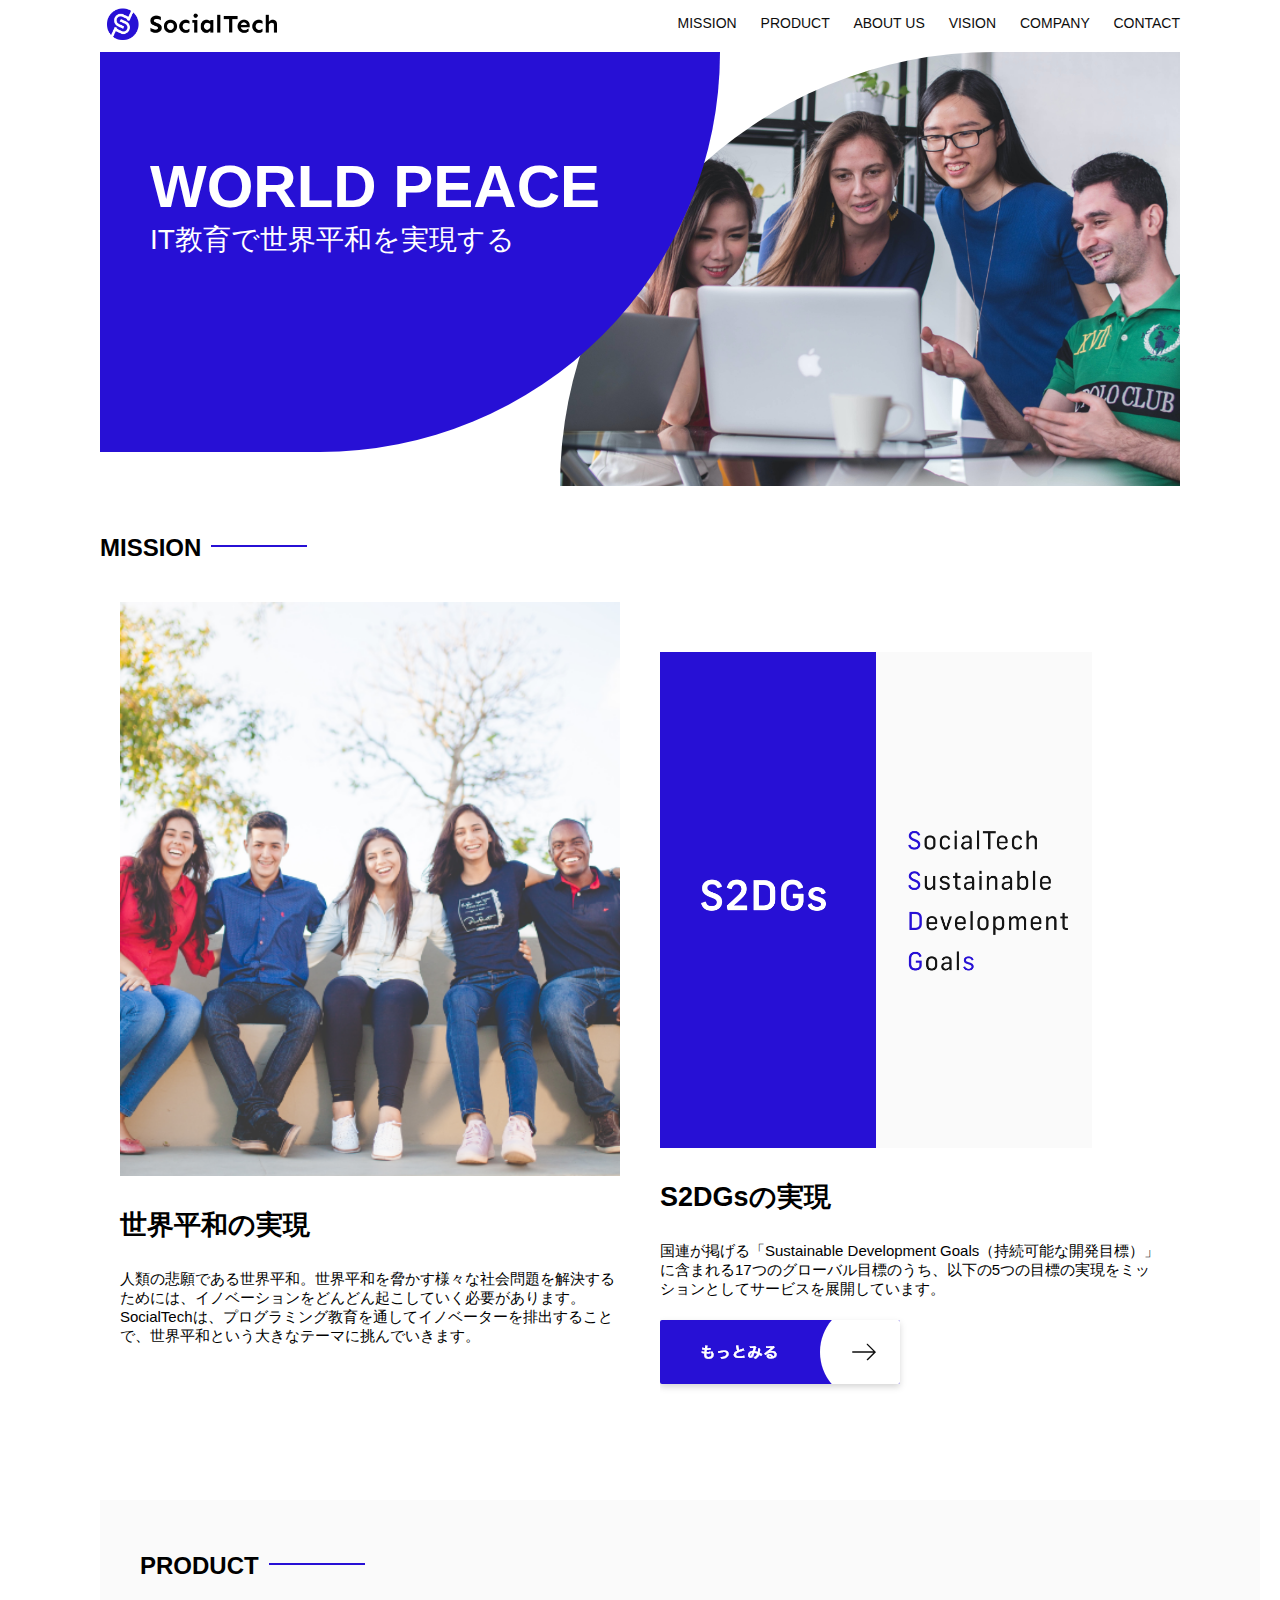
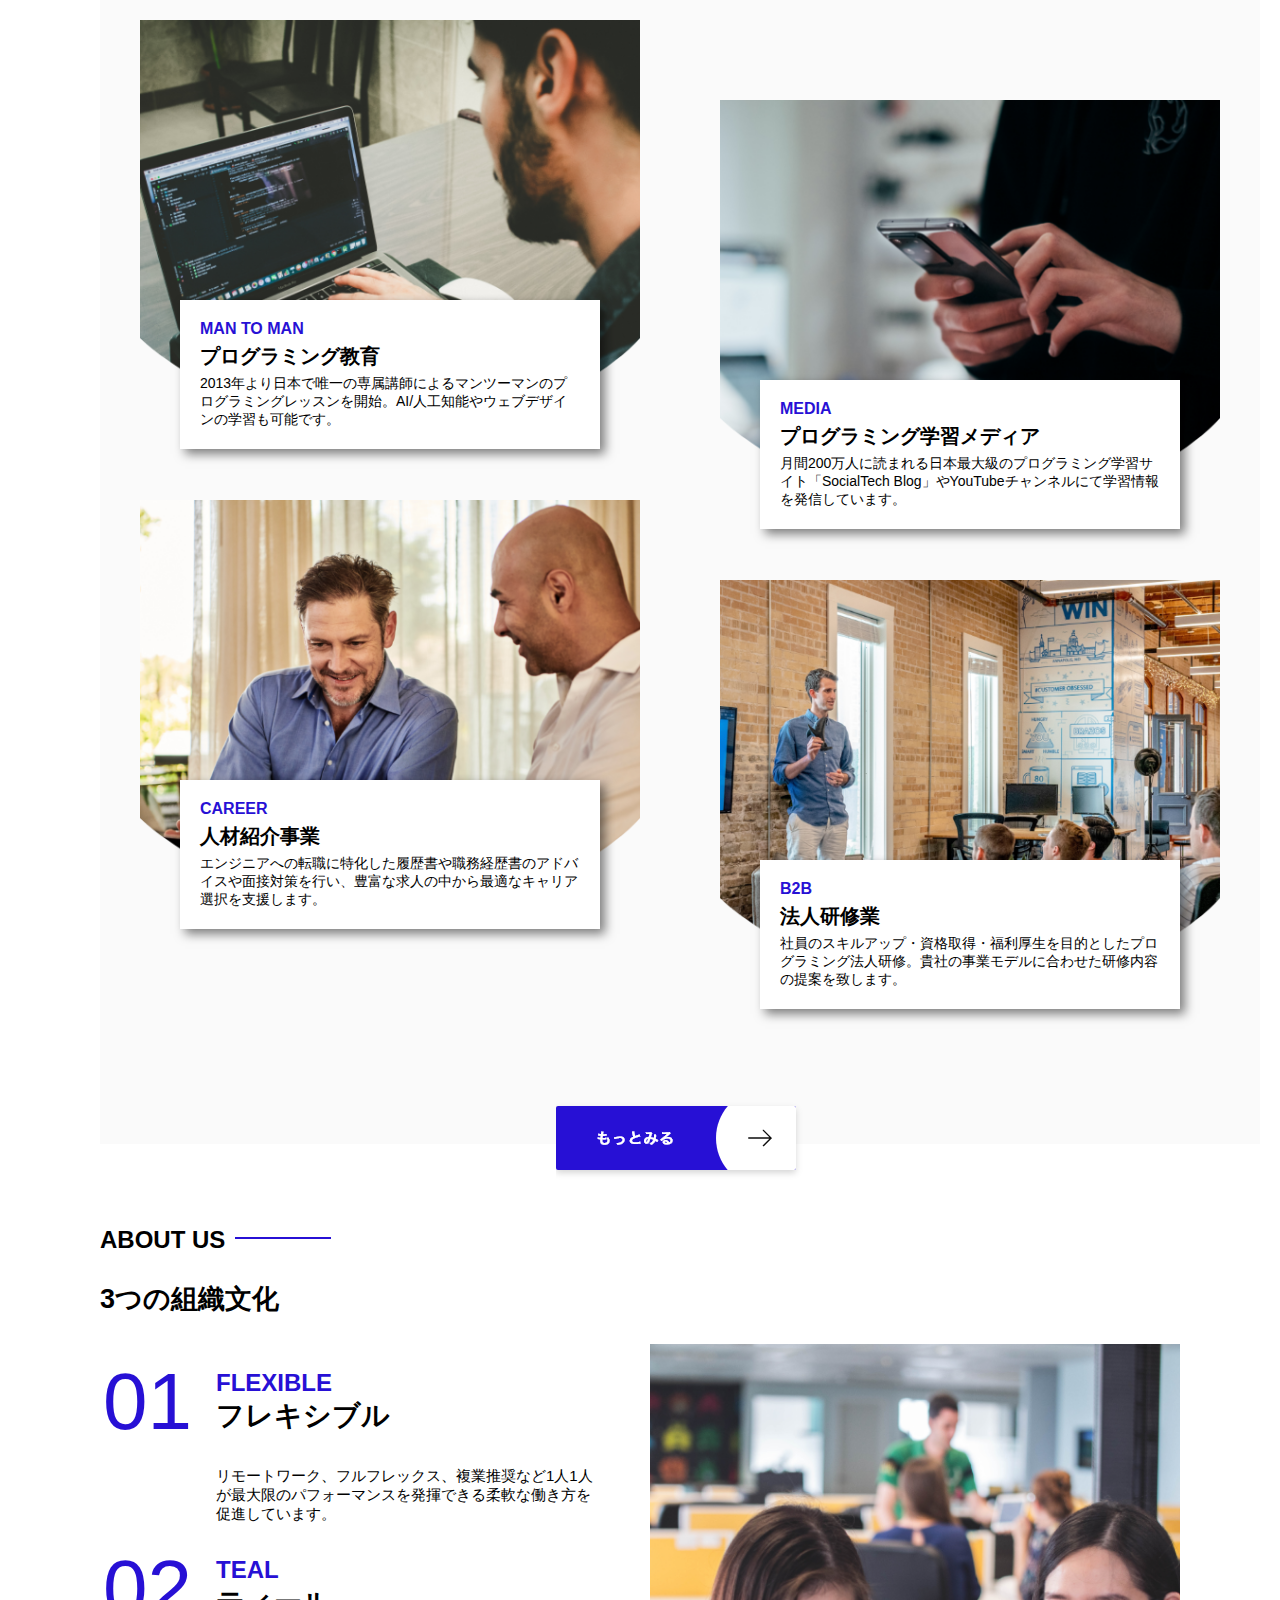
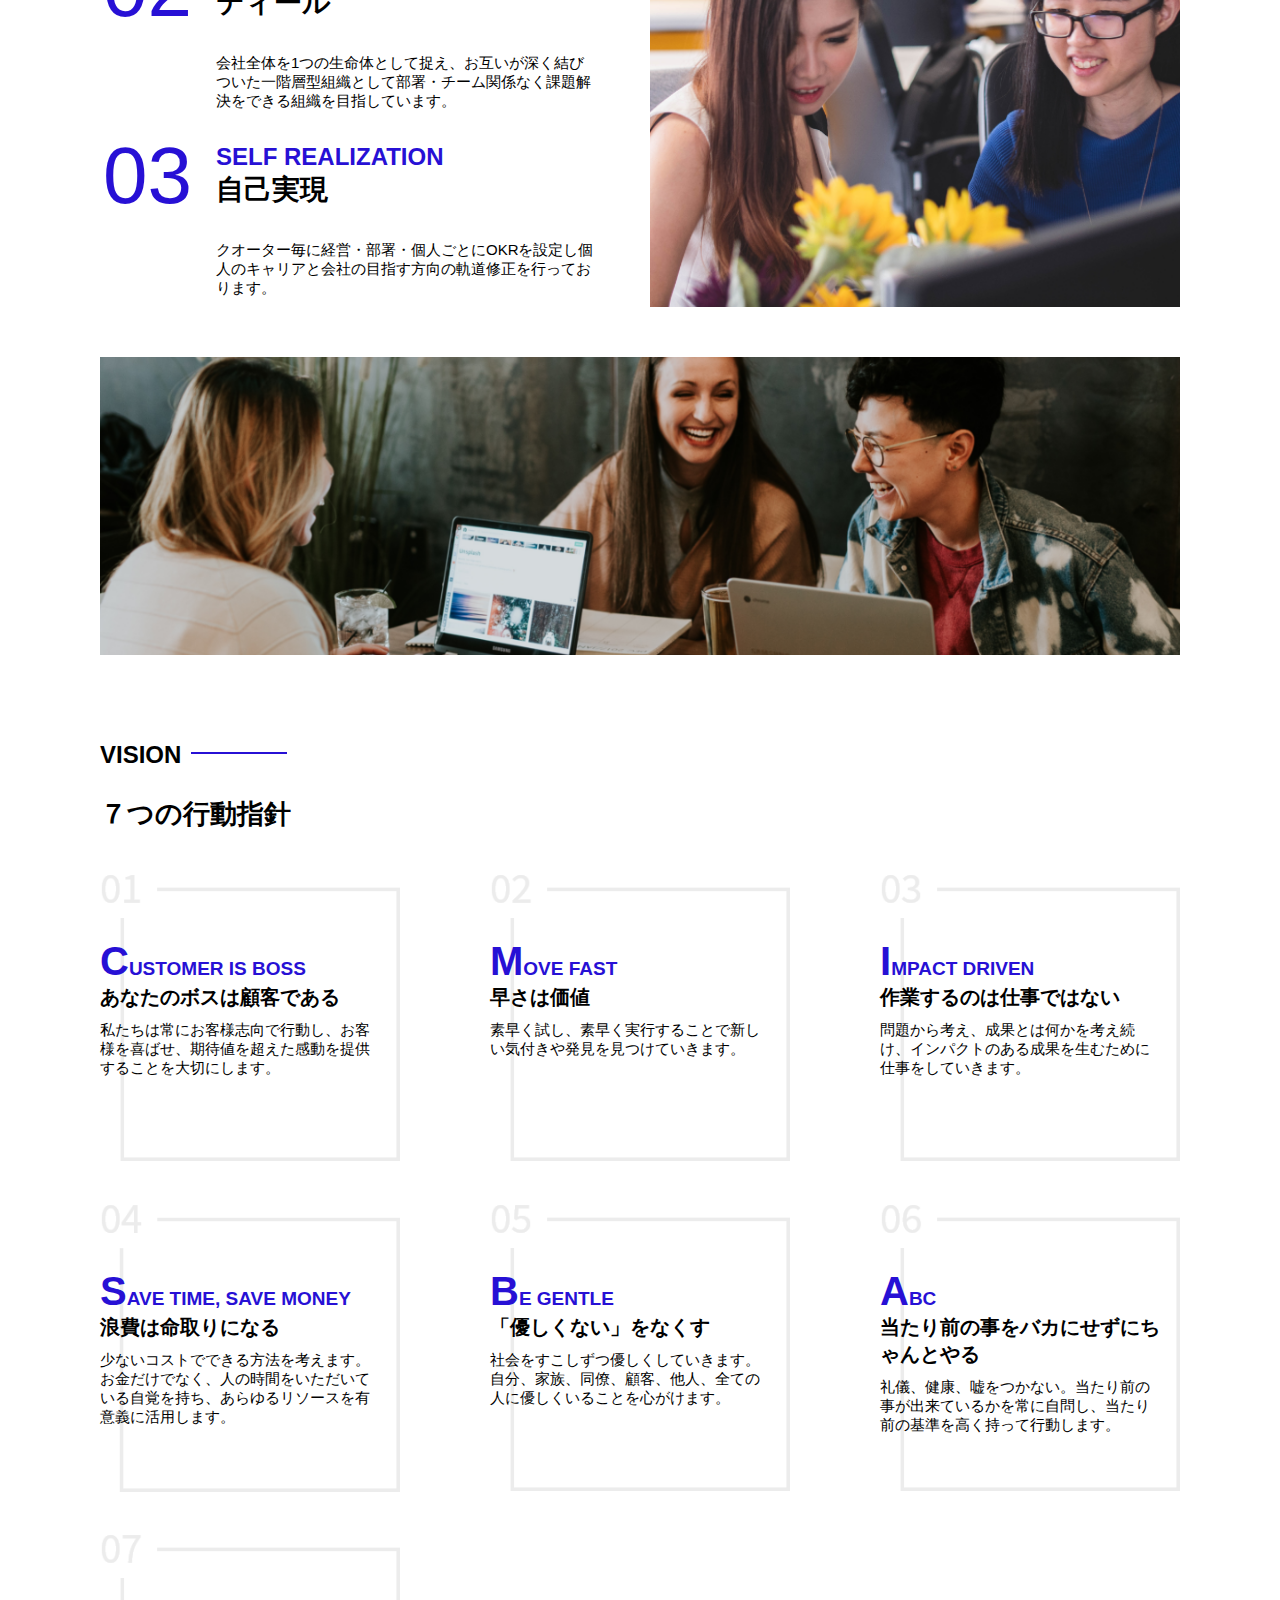
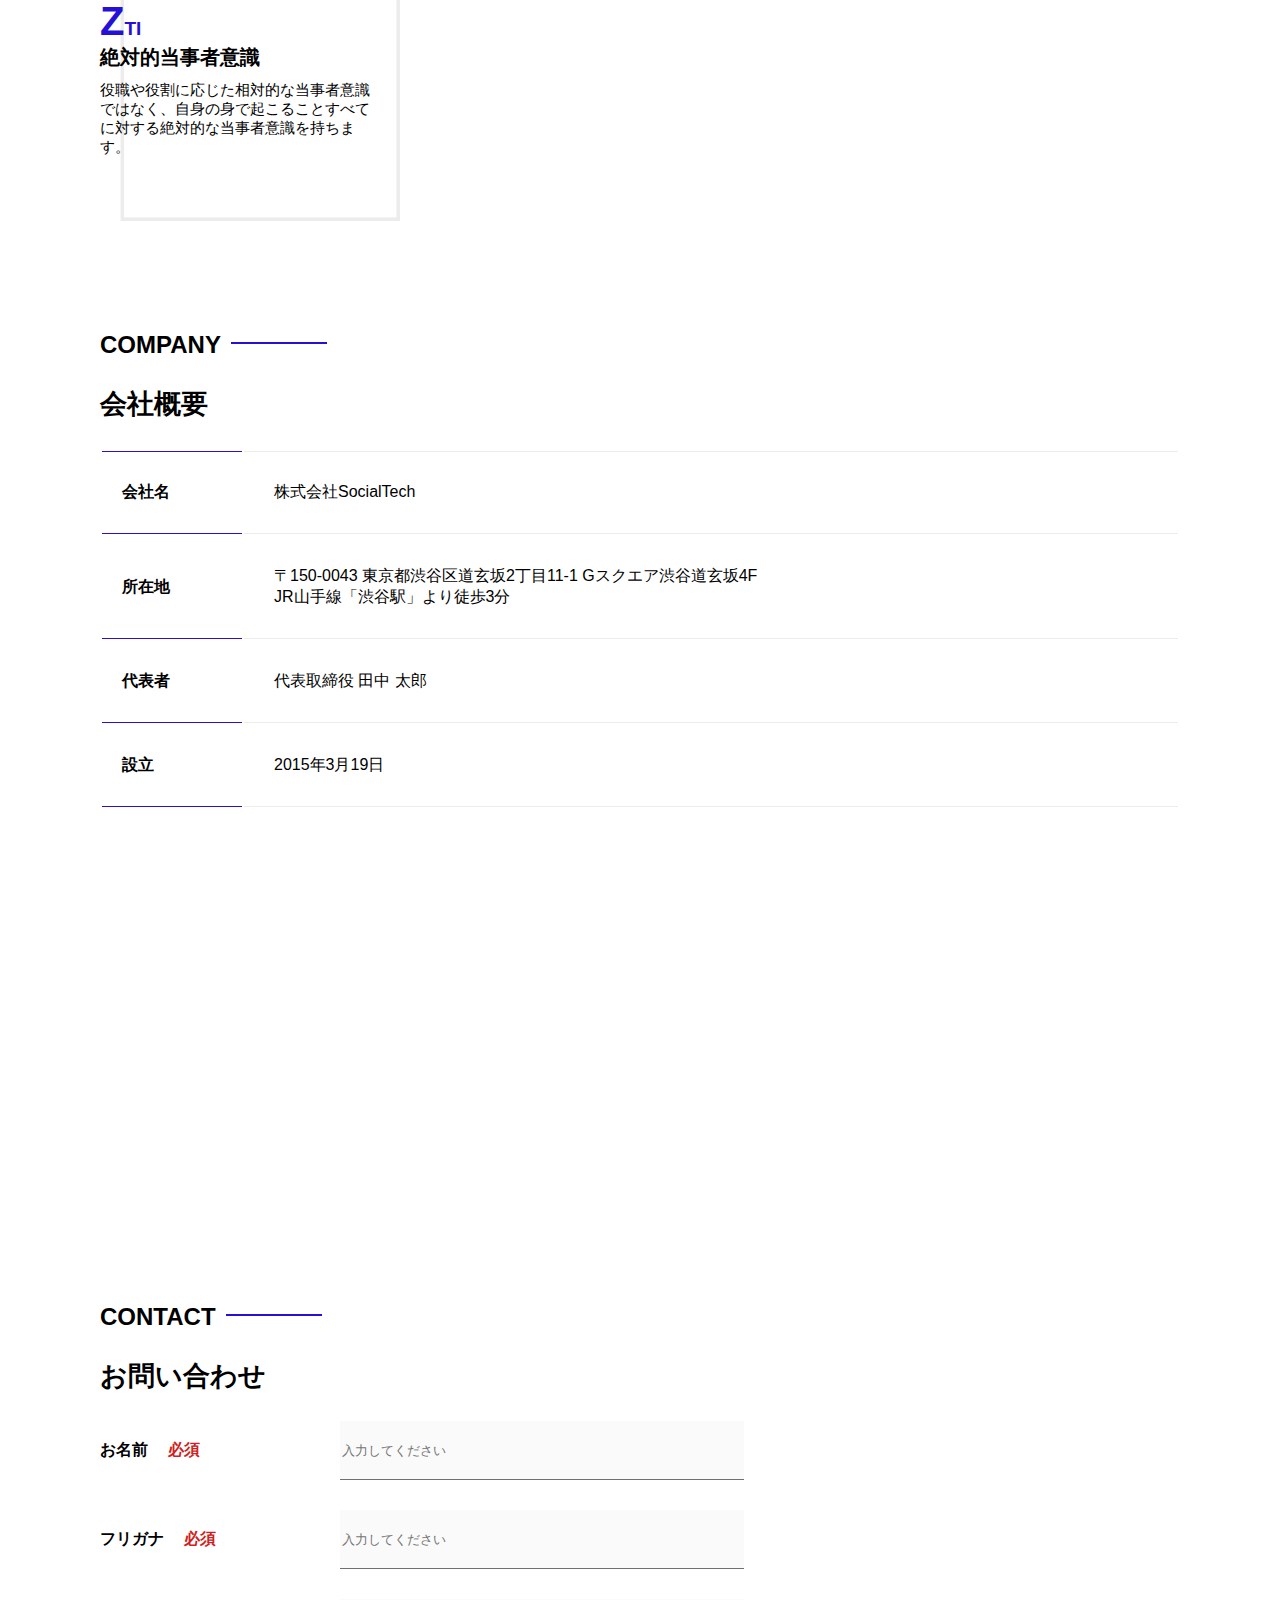
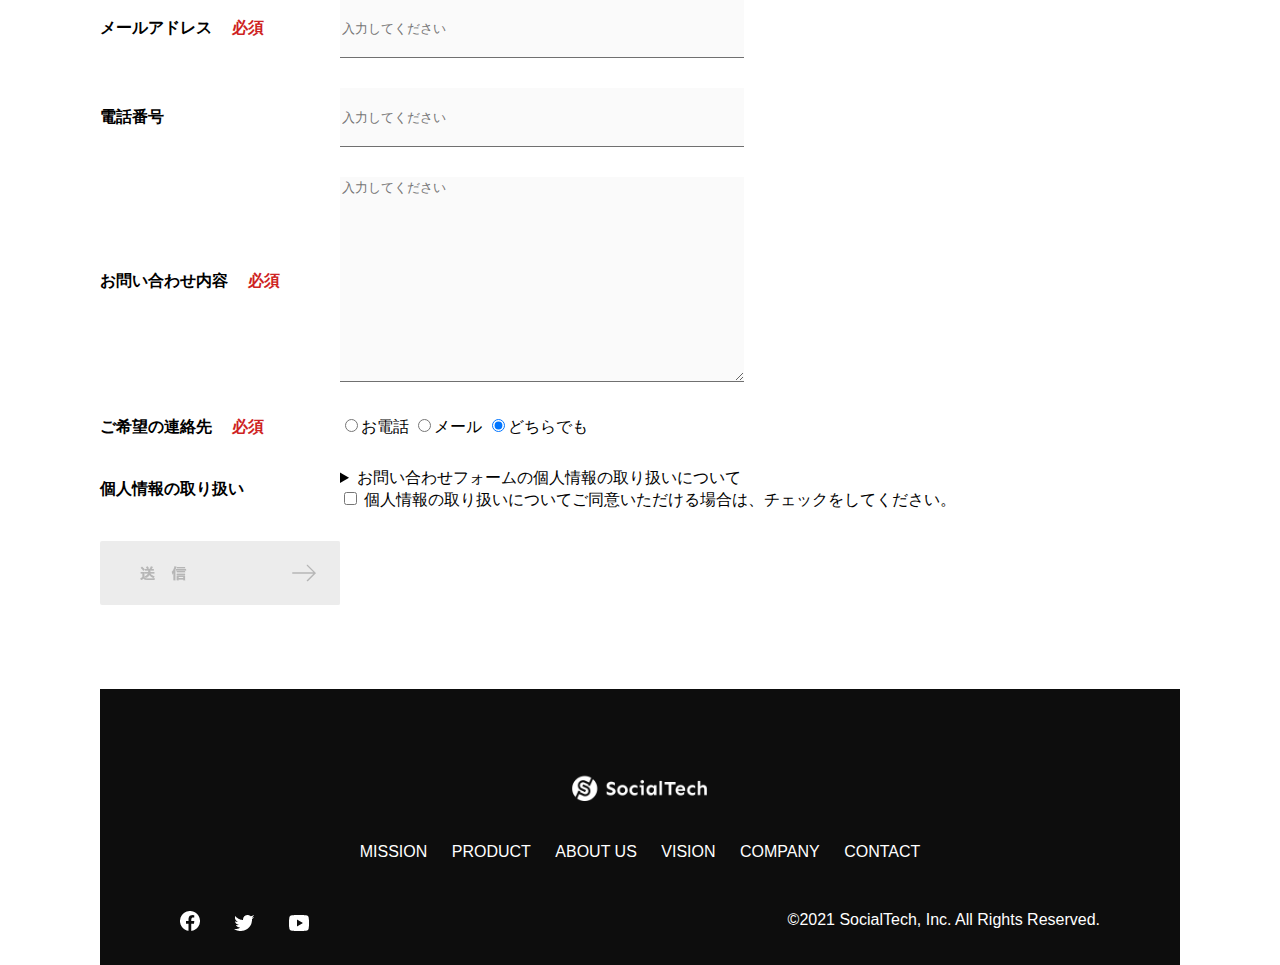
==== index.html @ c821f56c "初回コミット" ====
<!DOCTYPE html>
<html>
<head>
  <title>SocialTech</title>
  <meta charset="UTF-8">
  <meta name="description" content="SocialTechはEdTech業界のリーディングカンパニーを目指します。">
  <meta name="viewport" content="width=device-width, initial-scale=1.0">
  <link rel="stylesheet" href="style.css">
</head>
<body>
  <!-- ヘッダー -->
  <header>
    <!-- ロゴ -->
    <a href="index.html" id="logo"><img src="images/logo.png" alt="トップページに戻る"></a>

    <!-- PC用ナビゲーション -->
    <nav id="nav-pc">
      <a href="mission.html">MISSION</a>
      <a href="product.html">PRODUCT</a>
      <a href="index.html#aboutus">ABOUT US</a>
      <a href="index.html#vision">VISION</a>
      <a href="index.html#company">COMPANY</a>
      <a href="index.html#contact">CONTACT</a>
    </nav>
    <!-- スマホ用メニューボタン -->
    <img id="menu-sp" src="images/button-menu.png" alt="ナビゲーションを開く" onclick="document.getElementById('nav-sp').style.display = 'block'">

    <!-- スマホ用ナビゲーション -->
    <nav id="nav-sp">
      <img id="close" src="images/button-close.png" alt="ナビゲーションを閉じる" onclick="document.getElementById('nav-sp').style.display = 'none'">
      <a id="logo-sp" href="index.html" onclick="document.getElementById('nav-sp').style.display = 'none'"><img src="images/logo-sp.png" alt="トップページに戻る"></a>
      <a class="menu" href="missioin.html" onclick="document.getElementById('nav-sp').style.display = 'none'">MISSION</a>
      <a class="menu" href="product.html" onclick="document.getElementById('nav-sp').style.display = 'none'">PRODUCT</a>
      <a class="menu" href="index.html#aboutus" onclick="document.getElementById('nav-sp').style.display = 'none'">ABOUT US</a>
      <a class="menu" href="index.html#vision" onclick="document.getElementById('nav-sp').style.display = 'none'">VISION</a>
      <a class="menu" href="index.html#company" onclick="document.getElementById('nav-sp').style.display = 'none'">COMPANY</a>
      <a class="menu" href="index.html#contact" onclick="document.getElementById('nav-sp').style.display = 'none'">CONTACT</a>
      <div id="sns">
        <a href="https://www.facebook.com/sejuku2013"><img src="images/button-facebook.png" alt="Facebookのリンク"></a>
        <a href="https://twitter.com/samuraijuku"><img src="images/button-twitter.png" alt="Twitterのリンク"></a>
        <a href="https://www.youtube.com/channel/UCCFOQO5aDK0xXam4cUQXT8g"><img src="images/button-youtube.png" alt="YouTubeのリンク"></a>
      </div>
    </nav>
  </header>
  <main>
    <article>
      <!-- メインビジュアル -->
      <section id="main-visual">
        <div id="main-message">
          <h1>WORLD PEACE</h1>
          <p>IT教育で世界平和を実現する</p>
        </div>
        <img src="images/index/index-main.png" alt="PCの周りに集まる多国籍の仲間たち">
      </section>
      <!-- ミッション -->
      <section id="mission">
        <h2 class="index-h2">MISSION</h2>
        <div id="mission-flex">
          <div>
            <img id="mission-photo" src="images/index/index-mission.png" alt="屋外のベンチで写真を撮影する多国籍の仲間たち">
            <h3>世界平和の実現</h3>
            <p>人類の悲願である世界平和。世界平和を脅かす様々な社会問題を解決するためには、イノベーションをどんどん起こしていく必要があります。SocialTechは、プログラミング教育を通してイノベーターを排出することで、世界平和という大きなテーマに挑んでいきます。</p>
          </div>
          <div>
            <img id="s2dgs" src="images/index/s2dgs.png" alt="S2DGs">
            <h3>S2DGsの実現</h3>
            <p>国連が掲げる「Sustainable Development Goals（持続可能な開発目標）」に含まれる17つのグローバル目標のうち、以下の5つの目標の実現をミッションとしてサービスを展開しています。</p>
            <a href="missiomn.html">
              <img src="images/button-more.png" alt="もっとみる">
            </a>
          </div>
        </div>
      </section>
      <!-- プロダクト -->
      <section id="product">
        <h2 class="index-h2">PRODUCT</h2>
        <div>
          <div id="product-left">
            <div>
              <img class="product-photo" src="images/index/index-mantoman.png" alt="PCでコードを書く男性">
              <div class="product-explain">
                <span>MAN TO MAN</span>
                <h3>プログラミング教育</h3>
                <p>2013年より日本で唯一の専属講師によるマンツーマンのプログラミングレッスンを開始。AI/人工知能やウェブデザインの学習も可能です。</p>
              </div>
            </div>
            <div>
              <img class="product-photo" src="images/index/index-career.png" alt="笑顔で話し合う2人の男性">
              <div class="product-explain">
                <span>CAREER</span>  
                <h3>人材紹介事業</h3>
                <p>エンジニアへの転職に特化した履歴書や職務経歴書のアドバイスや面接対策を行い、豊富な求人の中から最適なキャリア選択を支援します。</p>
              </div>
            </div>
          </div>
          <div id="product-right">
            <div>
              <img class="product-photo" src="images/index/index-media.png" alt="スマートフォンを操作する人">
              <div class="product-explain">
                <span>MEDIA</span>
                <h3>プログラミング学習メディア</h3>
                <p>月間200万人に読まれる日本最大級のプログラミング学習サイト「SocialTech Blog」やYouTubeチャンネルにて学習情報を発信しています。</p>
              </div>
            </div>
            <div>
              <img class="product-photo" src="images/index/index-b2b.png" alt="講演中の男性とそれを聴く人々">
              <div class="product-explain">
                <span>B2B</span>
                <h3>法人研修業</h3>
                <p>社員のスキルアップ・資格取得・福利厚生を目的としたプログラミング法人研修。貴社の事業モデルに合わせた研修内容の提案を致します。</p>
              </div>
            </div>
          </div>
        </div>
        <div>
          <a id="product-more" href="product.html">
            <img src="images/button-more.png" alt="もっとみる">
          </a>
        </div>
      </section>
      <!-- ABOUT US -->
      <section id="aboutus">
        <h2 class="index-h2">ABOUT US</h2>
        <h3>3つの組織文化</h3>
        <div>
          <table class="culture-table">
            <tr>
              <td>
                <span class="culture-num">01</span>
              </td>
              <td>
                <span class="culture-en">FLEXIBLE</span>
                <span class="culture-jp">フレキシブル</span>
              </td>
            </tr>
            <tr>
              <td>
                <!-- 空のセル -->
              </td>
              <td>
                <p class="culture-description">
                  リモートワーク、フルフレックス、複業推奨など1人1人が最大限のパフォーマンスを発揮できる柔軟な働き方を促進しています。
                </p>
              </td>
            </tr>
            <tr>
              <td>
                <span class="culture-num">02</span>
              </td>
              <td>
                <span class="culture-en">TEAL</span>
                <span class="culture-jp">ティール</span>
              </td>
            </tr>
            <tr>
              <td>
                <!-- 空のセル -->
              </td>
              <td>
                <p class="culture-description">
                  会社全体を1つの生命体として捉え、お互いが深く結びついた一階層型組織として部署・チーム関係なく課題解決をできる組織を目指しています。
                </p>
              </td>
            </tr>
            <tr>
              <td>
                <span class="culture-num">03</span>
              </td>
              <td>
                <span class="culture-en">SELF REALIZATION</span>
                <span class="culture-jp">自己実現</span>
              </td>
            </tr>
            <tr>
              <td>
                <!-- 空のセル -->
              </td>
              <td>
                <p class="culture-description">
                  クオーター毎に経営・部署・個人ごとにOKRを設定し個人のキャリアと会社の目指す方向の軌道修正を行っております。
                </p>
              </td>
            </tr>
          </table>
          <img class="culture-img" src="images/index/index-aboutus1.png" alt="笑顔で話し合う２人の女性">
        </div>
        <img class="culture-img2" src="images/index/index-aboutus2.png" alt="笑顔で話し合う３人の男女">
      </section>
      <!-- VISION -->
      <section id="vision">
        <h2 class="index-h2">VISION</h2>
        <h3>７つの行動指針</h3>
        <div>
          <div class="vision-box">
            <img src="images/index/vision-01.png" alt="01">
            <span>
              <h4>CUSTOMER IS BOSS</h4>
              <h5>あなたのボスは顧客である</h5>
              <p>私たちは常にお客様志向で行動し、お客様を喜ばせ、期待値を超えた感動を提供することを大切にします。</p>
            </span>
          </div>
          <div class="vision-box">
            <img src="images/index/vision-02.png" alt="02">
            <span>
              <h4>MOVE FAST</h4>
              <h5>早さは価値</h5>
              <p>素早く試し、素早く実行することで新しい気付きや発見を見つけていきます。</p>
            </span>
          </div>
          <div class="vision-box">
            <img src="images/index/vision-03.png" alt="03">
            <span>
              <h4>IMPACT DRIVEN</h4>
              <h5>作業するのは仕事ではない</h5>
              <p>問題から考え、成果とは何かを考え続け、インパクトのある成果を生むために仕事をしていきます。</p>
            </span>
          </div>
          <div class="vision-box">
            <img src="images/index/vision-04.png" alt="04">
            <span>
              <h4>SAVE TIME, SAVE MONEY</h4>
              <h5>浪費は命取りになる</h5>
              <p>少ないコストでできる方法を考えます。お金だけでなく、人の時間をいただいている自覚を持ち、あらゆるリソースを有意義に活用します。</p>
            </span>
          </div>
          <div class="vision-box">
            <img src="images/index/vision-05.png" alt="05">
            <span>
              <h4>BE GENTLE</h4>
              <h5>「優しくない」をなくす</h5>
              <p>社会をすこしずつ優しくしていきます。自分、家族、同僚、顧客、他人、全ての人に優しくいることを心がけます。</p>
            </span>
          </div>
          <div class="vision-box">
            <img src="images/index/vision-06.png" alt="06">
            <span>
              <h4>ABC</h4>
              <h5>当たり前の事をバカにせずにちゃんとやる</h5>
              <p>礼儀、健康、嘘をつかない。当たり前の事が出来ているかを常に自問し、当たり前の基準を高く持って行動します。</p>
            </span>
          </div>
          <div class="vision-box">
            <img src="images/index/vision-07.png" alt="07">
            <span>
              <h4>ZTI</h4>
              <h5>絶対的当事者意識</h5>
              <p>役職や役割に応じた相対的な当事者意識ではなく、自身の身で起こることすべてに対する絶対的な当事者意識を持ちます。</p>
            </span>
          </div>
        </div>
      </section>
      <!-- COMPANY -->
      <section id="company">
        <h2 class="index-h2">COMPANY</h2>
        <h3>会社概要</h3>
        <table id="company-table">
          <tr>
            <th class="tableheader-first">会社名</th>
            <td class="cell-first">株式会社SocialTech</td>
          </tr>
          <tr>
            <th class="tableheader">所在地</th>
            <td class="cell">〒150-0043 東京都渋谷区道玄坂2丁目11-1 Gスクエア渋谷道玄坂4F<br>JR山手線「渋谷駅」より徒歩3分</td>
          </tr>
          <tr>
            <th class="tableheader">代表者</th>
            <td class="cell">代表取締役 田中 太郎</td>
          </tr>
          <tr>
            <th class="tableheader">設立</th>
            <td class="cell">2015年3月19日</td>
          </tr>
        </table>
        <iframe 
          src="https://www.google.com/maps/embed?pb=!1m18!1m12!1m3!1d3241.720021213752!2d139.6919148269531!3d35.6592691!2m3!1f0!2f0!3f0!3m2!1i1024!2i768!4f13.1!3m3!1m2!1s0x60188caa006f1f3f%3A0x374770a08bf49694!2zUGhvdG9nZW5pY-ODqeOCpuODs-OCuA!5e0!3m2!1sja!2sjp!4v1678262592079!5m2!1sja!2sjp" width="600" height="450" style="border:0;" allowfullscreen="" loading="lazy" referrerpolicy="no-referrer-when-downgrade">
        </iframe>
      </section>
      <!-- お問い合わせフォーム -->
      <section id="contact">
        <h2 class="index-h2">CONTACT</h2>
        <h3>お問い合わせ</h3>
        <!-- STATIC FORMSのフォームタグ -->
        <form action="https://api.staticforms.xyz/submit" method="post">
          <input type="text" name="honeypot" style="display:none">
          <!-- STATIC FORMSのアクセスキー -->
          <input type="hidden" name="accessKey" value="a321b1ad-c394-4c80-aaf5-fd12d40bf371">
          <!-- メールのタイトル -->
          <input type="hidden" name="subject" value="お問い合わせフォーム" />
          <!-- 送信先のメールアドレスをvalueに設定する -->
          <input type="hidden" name="replyTo" value="wang@platonjapan.co.jp">
          <!-- redirectToのURLは公開後のURLへリンクする -->
          <input type="hidden" name="redirectTo" value="">
          <div>
            <div class="contact-heading">
              <label class="contact-label">お名前<span class="contact-span">必須</span></label>
            </div>
            <div class="contact-form">
              <input type="text" name="name" placeholder="入力してください" class="contact-textbox">
            </div>
          </div>
          <div>
            <div class="contact-heading">
              <label class="contact-label">フリガナ<span class="contact-span">必須</span></label>
            </div>
            <div>
              <input type="text" name="hurigana" placeholder="入力してください" class="contact-textbox">
            </div>
          </div>
          <div>
            <div class="contact-heading">
              <label class="contact-label">メールアドレス<span class="contact-span">必須</span></label>
            </div>
            <div>
              <input type="text" name="email" placeholder="入力してください" class="contact-textbox">
            </div>
          </div>
          <div>
            <div class="contact-heading">
              <label class="contact-label">電話番号</label>
            </div>
            <div>
              <input type="text" name="tel" placeholder="入力してください" class="contact-textbox">
            </div>
          </div>
          <div>
            <div class="contact-heading">
              <label class="contact-label">お問い合わせ内容<span class="contact-span">必須</span></label>
            </div>
            <div>
              <textarea class="contact-textarea" placeholder="入力してください" name="message"></textarea>
            </div>
          </div>
          <div>
            <div class="contact-heading">
              <label class="contact-label">ご希望の連絡先<span class="contact-span">必須</span></label>
            </div>
            <div>
              <input class="radiobutton" type="radio" value="tel" name="contact" checked><label>お電話</label>
              <input class="radiobutton" type="radio" value="mail" name="contact" checked><label>メール</label>
              <input class="radiobutton" type="radio" value="both" name="contact" checked><label>どちらでも</label>
            </div>
          </div>
          <div>
            <div class="contact-heading">
              <label class="contact-label">個人情報の取り扱い</label>
            </div>
            <div>
              <details>
                <summary>お問い合わせフォームの個人情報の取り扱いについて</summary>
                <div>
                  <span>１．組織の名称又は氏名</span><br>株式会社SocialTech<br><br>
                  <span>２．個人情報保護管理者（若しくはその代理人）の氏名又は職名、所属及び連絡先 鈴木 一郎 コーポレート部</span><br>
                  メールアドレス:support@socialtech.net<br>
                   TEL:03-xxxx-xxxx<br>
                   <span>３．個人情報の利用目的</span><br>
                   ・本サービス及び本サービスに関連する情報の提供又はそれらに関する連絡のため<br>
                   ・ユーザーの本人確認のため<br>
                   ・当社サービスのご案内のため<br>
                   ・当社の商品等の広告または宣伝（電子メールによるものを含むものとします。）<br><br>
                   <span>４．個人情報の取り扱い業務の委託</span><br>
                   個人情報の取扱業務の全部または一部を外部に業務委託する場合があります。<br>
                   その際、弊社は、個人情報を適切に保護できる管理体制を敷き実行していることを条件として<br>
                   委託先を厳選したうえで、機密保持契約を委託先と締結し、お客様の個人情報を厳密に管理させます。<br><br>
                   <span>５．個人情報の開示等の請求</span><br>
                   お客様は、弊社に対してご自身の個人情報の開示等（利用目的の通知、開示、内容の訂正・追加・削除、利用の停止または消去、第三者への提供の停止）に関して、当社問合わせ窓口に申し出ることができます。<br>
                   その際、弊社はお客様ご本人を確認させていただいたうえで、合理的な期間内に対応いたします。<br><br>
                   なお、個人情報に関する弊社問合わせ先は、次の通りです。<br><br>
                   株式会社SocialTech　個人情報問合せ窓口<br>
                   〒150-0043　東京都渋谷区道玄坂2丁目11-1 Ｇスクエア渋谷道玄坂 4F<br>
                   メールアドレス：support@socialtech.net　TEL：03-xxxx-xxxx<br><br>
                   <span>６．個人情報を提供されることの任意性について</span><br><br>
                   お客様がご自身の個人情報を弊社に提供されるか否かは、お客様のご判断によりますが、もしご提供されない場合には、適切なサービスが提供できない場合がありますので予めご了承ください。 
                </div>
              </details>
              <input type="checkbox" name="agree">
              <span>個人情報の取り扱いについてご同意いただける場合は、チェックをしてください。</span>
            </div>
          </div>
          <input type="image" src="images/button-submit.png" alt="送信する">
        </form>
      </section>
    </article>
    <footer>
      <div id="footer-logo">
        <img src="images/logo-sp.png" alt="SocialTech">
      </div>
      <div id="footer-link">
        <a href="mission.html">MISSION</a>
        <a href="product.html">PRODUCT</a>
        <a href="index.html#aboutus">ABOUT US</a>
        <a href="index.html#vision">VISION</a>
        <a href="index.html#company">COMPANY</a>
        <a href="index.html#contact">CONTACT</a>
      </div>
      <div id="sns-footer">
        <a href="https://www.facebook.com/sejuku2013"><img src="images/button-facebook.png" alt="Facebookのリンク"></a>
        <a href="https://twitter.com/samuraijuku"><img src="images/button-twitter.png" alt="Twitterのリンク"></a>
        <a href="https://www.youtube.com/channel/UCCFOQO5aDK0xXam4cUQXT8g"><img src="images/button-youtube.png" alt="YouTubeのリンク"></a>
        <span id="copyright">&copy;2021 SocialTech, Inc. All Rights Reserved.</span>
      </div>
    </footer>
  </main>
</body>
</html>
---- style.css ----
/* PC、スマホ共通スタイル */
body {
  font-family: "Source Sans Pro", "Hiragino Kaku Gothic ProN", Meiryo, Arial, sans-serif;
}

p {
  font-size: 15px;
}

/* ＝＝＝＝＝＝
PC用のスタイル
＝＝＝＝＝＝＝*/
@media screen and (min-width: 768px) {
  /* 横幅設定 */
  body {
    max-width: 1080px;
    min-width: 960px;
    margin: 0 auto 0 auto; 
  }

  /* ヘッダー */
  header {
    display: flex;
    justify-content: space-between;
  }

  /* ナビゲーションのレイアウト */
  #nav-pc {
    text-align: right;
    font-size: 14px;
    padding-top: 15px;
  }

  /* ナビゲーションのリンクの装飾 */
  #nav-pc > a {
    text-decoration: none;
    margin-left: 20px;
  }
  #nav-pc > a:link {
    color: #0d0d0d;
  }
  #nav-pc > a:visited {
    color: #0d0d0d;
  }
  #nav-pc > a:hover {
    color: #0d0d0d;
    text-decoration: underline;
  }
  #nav-pc > a:active {
    color: #0d0d0d;
  }

  /* スマホ用ナビを非表示 */
  #nav-sp,
  #menu-sp {
    display: none;
  }

  /* メインビジュアル */
  #main-visual {
    position: relative;
    height: 400px;
  }

  #main-message {
    position: absolute;
    top: 0;
    left: 0;
    background-color: #2710d5;
    color: #fff;
    border-radius: 0 0 476px 0;
    max-width: 620px;
    width: 100%;
    height: 100%;
    z-index: 11;
  }

  #main-message > h1 {
    font-size: 60px;
    font-weight: bold;
    margin: 100px 0 0 50px;
  }
  #main-message > p {
    font-size: 28px;
    margin: 0 0 0 50px;
  }
  #main-visual > img {
    max-width: 620px;
    border-radius: 476px 0 0 0;
    position: absolute;
    top: 0;
    right: 0;
    z-index: 10;
  }

  /* 見出し */
  h2 {
    margin-top: 40px;
  }

  h2::after {
    content: url("images/line.png");
    margin-left: 10px;
  }

  h3 {
    font-size: 27px;
  }

  /* ミッション */
  #mission {
    margin: 80px auto;
    width: 100%;
  }

  #mission-flex {
    width: 100%;
    display: flex;
  }

  #mission-flex > div {
    width: 50%;
    margin: 20px;
  }

  #mission-photo {
    width: 100%;
  }

  #s2dgs {
    margin-top: 50px;
  }

  /* プロダクト */
  #product {
    background-color: #fafafa;
    width: 100%;
    margin: 80px 0;
    padding: 10px 40px 0 40px;
  }

  /* 外枠 */
  #product > div {
    margin-top: 40px;
    display: flex;
  }

  /* 左のカラム */
  #product-left {
    width: 50%;
    margin-right: 20px;
  }

  /* 右のカラム */
  #product-right {
    width: 50%;
    margin: 80px 0 0 20px;
  }

  /* 画像+説明の枠 */
  #product-left > div {
    position: relative;
    height: 480px;
    margin-right: 20px;
  }
  #product-right > div {
    position: relative;
    height: 480px;
    margin-left: 20px;
  }

  /* 画像 */
  .product-photo {
    width: 100%;
  }

  /* 説明文の枠 */
  .product-explain {
    background-color: #fff;
    position: absolute;
    left: 0;
    top: 280px;
    margin: 0 40px 0 40px;
    padding: 20px;
    box-shadow: 5px 5px 10px rgba(0, 0, 0, 0.5);
  }

  /* 説明文の英語 */
  .product-explain > span {
    color: #2710d5;
    font-weight: bold;
    font-size: 16px;
    margin: 0;
  }

  /* 説明文の見出し */
  .product-explain > h3 {
    font-size: 20px;
    margin: 5px 0 5px 0;
  }

  /* 説明文 */
  .product-explain > p {
    font-size: 14px;
    margin: 0;
  }

  /* 「もっと見る」ボタン */
  #product-more {
    margin: 0 auto -42px auto;
  }

  /* ABOUT US */
  #aboutus {
    margin: 80px auto 80px auto;
  }

  /* ３つの組織文化と画像を入れる枠 */
  #aboutus > div {
    display: flex;
  }

  /* 画像 */
  .culture-img {
    width: 100%;
    align-self: flex-start;
  }

  .culture-img2 {
    margin-top: 50px;
    width: 100%;
  }

  /* ３つの組織文化の表 */
  .culture-table {
    max-width: 500px;
    margin-right: 50px;
  }

  /* 番号 */
  .culture-num {
    font-size: 80px;
    color: #2710d5;
    margin: 0 20px 0 0;
  }

  /* 組織文化英語 */
  .culture-en {
    color: #2710d5;
    font-weight: bold;
    font-size: 24px;
    display: block;
  }

  /* 組織文化英語 */
  .culture-jp {
    font-size: 28px;
    font-weight: bold;
  }

  /* 説明文 */
  .culture-description {
    margin: 0;
  }

  /* ビジョン */
  #vision {
    margin: 80px auto 80px auto;
  }

  /* セクション内の外枠 */
  #vision > div {
    width: 100%;
    display: flex;
    justify-content: space-between;
    flex-wrap: wrap;
  }

  /* 7つの行動指針の枠 */
  .vision-box {
    width: 300px;
    height: 300px;
    margin-bottom: 30px;
    position: relative;
  }

  .vision-box > img {
    width: 100%;
    height: auto;
    position: absolute;
    top: 0;
    left: 0;
    z-index: 30;
  }

  .vision-box > span {
    position: absolute;
    top: 0;
    left: 0;
    z-index: 31;
    margin-right: 20px;
  }

  .vision-box > span >h4 {
    color: #2710d5;
    font-size: 19px;
    margin: 80px 0 0 0;
  }

  .vision-box > span > h4::first-letter {
    font-size: 40px;
  }

  .vision-box > span > h5 {
    font-size: 20px;
    margin: 0 0 0 0;
  }

  .vision-box > span > p {
    margin: 10px 0 0 0;
  }

  /* 会社概要 */
  #company {
    margin: 80px auto 80px auto;
  }

  #company-table {
    width: 100%;
  }

  .tableheader {
    text-align: left;
    padding: 20px;
    border-bottom-color: #2710d5;
    border-bottom-width: 1px;
    border-bottom-style: solid;
    width: 100px;
  }

  .tableheader-first {
    text-align: left;
    padding: 20px;
    border-bottom-color: #2710d5;
    border-bottom-width: 1px;
    border-bottom-style: solid;
    border-top-color: #2710d5;
    border-top-width: 1px;
    border-top-style: solid;
    width: 100px;
  }

  .cell {
    padding: 30px;
    border-bottom-color: #ececec;
    border-bottom-width: 1px;
    border-bottom-style: solid;
  }

  .cell-first {
    padding: 30px;
    border-bottom-color: #ececec;
    border-bottom-width: 1px;
    border-bottom-style: solid;
    border-top-color: #ececec;
    border-top-width: 1px;
    border-top-style: solid;
  }

  #company > iframe {
    width: 100%;
    height: 368px;
    margin-top: 40px;
  }

  /* お問い合わせ */
  #contact {
    margin: 80px auto 80px auto;
  }

  /* 外枠 */
  #contact > form > div {
    display: flex;
    flex-direction: row;
    flex-wrap: wrap;
    padding-bottom: 30px;
  }

  /* 左列の見出し */
  .contact-heading {
    width: 240px;
    align-self: center;
  }
  /* 見出しのラベル */
  .contact-label {
    font-weight: bold;
  }
  /* 必須 */
  .contact-span {
    color: #ce2222;
    margin: 0 0 0 20px;
    font-weight: bold;
  }

  /* テキストボックス */
  .contact-textbox {
    border-top: 0;
    border-left: 0;
    border-right: 0;
    border-bottom-width: 1px;
    border-bottom-color: #707070;
    border-bottom-style: solid;
    background-color: #fafafa;
    width: 400px;
    height: 56px;
  }
  /* お問い合わせ内容のテキストエリア */
  .contact-textarea {
    border-top: 0;
    border-left: 0;
    border-right: 0;
    border-bottom-width: 1px;
    border-bottom-color: #707070;
    border-bottom-style: solid;
    background-color: #fafafa;
    width: 400px;
    height: 200px;
  }

  /* 個人情報の取り扱い */
  details {
    width: 700px;
  }
  details > div {
    background-color: #fafafa;
    padding: 20px;
  }
  details > div > span {
    font-weight: bold;
  }

  /* フッター */
  footer {
    background-color: #0d0d0d;
    text-align: center;
    padding: 80px 80px 30px 80px;
  }

  #footer-logo {
    margin-bottom: 30px;
  }

  #footer-link {
    margin-bottom: 50px;
  }
  #footer-link > a {
    text-decoration: none;
    margin: 10px;
  }
  #footer-link > a:link {
    color: #fff;
  }
  #footer-link > a:visited {
    color: #fff;
  }
  #footer-link > a:hover {
    color: #fff;
    text-decoration: underline;
  }
  #footer-link > a:active {
    color: #fff;
  }

  #sns-footer {
    text-align: left;
    width: 100%;
  }

  #sns-footer > a {
    margin-right: 30px;
  }

  #copyright {
    color: #fff;
    float: right;
  }

  /* mission.html用スタイル*/
  /* ミッションのメインビジュアル */
  #mission-main {
    height: 496px;
    width: 100%;
    background-image: url("images/mission/mission-main.png");
    background-repeat: no-repeat;
    background-position-y: center;
  }

  #mission-title {
    background-color: #2710d5;
    width: 368px;
    color: #fff;
    height: 496px;
    border-radius: 0 248px 248px 0;
    position: relative;
  }

  #mission-title > h1 {
    position: absolute;
    top: 0;
    left: 100px;
    font-size: 80px;
  }

  #mission-title > span {
    position: absolute;
    top: 200px;
    left: 100px;
    font-size: 26px;
  }

  #mission-title > div {
    position: absolute;
    top: 350px;
    left: 100px;
    font-size: 16px;
  }

  #mission-s2dgs {
    width: 100%;
    margin: 20px;
  }

  .mission-h2 {
    color: #2710d5;
    font-size: 40px;
  }

  .mission-h2::after {
    content: none;
  }

  #mission-5goals {
    margin: 20px;
    display: flex;
  }

  #mission-5goals > div {
    flex-grow: 1;
    padding: 20px;
  }

  #mission-5goals > div > div {
    margin-bottom: 40px;
  }

  .fivegoals-image-right {
    float: right;
    margin: 20px;
  }

  .fivegoals-number {
    color: #2710d5;
    font-size: 48px;
    margin: 0;
  }

  .fivegoals-h3 {
    font-size: 28px;
    margin: 0;
  }

  .fivegoals-p {
    margin: 0;
  }

  /* プロダクトページ */
  #product-main {
    height: 496px;
    width: 100%;
    background-image: url("images/product/product-main.png");
    background-repeat: no-repeat;
    background-position-y: center;
  }

  #product-title {
    background-color: #2710d5;
    width: 368px;
    color: #fff;
    height: 496px;
    border-radius: 0 248px 248px 0;
    position: relative;
  }
  #product-title > h1 {
    position: absolute;
    top: 0;
    left: 100px;
    font-size: 80px;
  }

  #product-title > span {
    position: absolute;
    top: 200px;
    left: 100px;
    font-size: 26px;
  }

  #product-title > div {
    position: absolute;
    top: 350px;
    left: 100px;
    font-size: 16px;
  }

  /* セクション１ */
  .product-section1 {
    position: relative;
    margin: 20px;
    height: 340px;
  }

  .product-section1 > img {
    position: absolute;
    top: 0;
    left: 0;
    width: 450px;
    margin: 0 40px 30px 0;
    border-radius: 0 432px 0 0;
  }

  .product-section1 > div {
    position: absolute;
    top: 0;
    left: 480px;
  }

  /* セクション２ */
  .product-section2 {
    position: relative;
    margin: 20px;
    height: 340px;
  }

  .product-section2 > img {
    position: absolute;
    top: 0;
    right: 0;
    width: 450px;
    margin: 0 0 30px 40px;
    border-radius: 432px 0 0 0; 
  }

  .product-section2 > div {
    width: 500px;
    position: absolute;
    top: 0;
    left: 0;
  }

  .product-h2 {
    color: #2710d5;
    font-size: 24px;
    margin: 0;
  }

  .product-h3 {
    font-size: 28px;
    margin: 0;
  }
}

/* ===============
スマホ用のスタイル
==================*/
@media screen and (max-width: 767px) {
  body {
    min-width: 375px;
    margin: 0;
  }

  /* PC用ナビゲーション非表示 */
  #nav-pc {
    display: none;
  }

  /* ハンバーガーメニュー */
  #menu-sp {
    float: right;
    padding: 0;
  }

  /* スマホ用ナビゲーションの表示切替 */
  /* 初期状態、レイアウトと非表示設定 */
  #nav-sp {
    background-color: #2710d5;
    position: absolute;
    left: 0;
    top: 0;
    height: 100%;
    width: 100%;
    display: none;
    z-index: 100;
  }

  /* ×ボタン */
  #close {
    position: absolute;
    top: 20px;
    right: 20px;
  }

  /* ナビゲーションメニュー用ロゴ */
  #logo-sp {
    margin: 80px 0 30px 20px;
  }

  /* ナビゲーションのリンク装飾 */
  #nav-sp > a {
    display: block;
  }
  #nav-sp > a:link {
    color: #fff;
  }
  #nav-sp > a:visited {
    color: #fff;
  }
  #nav-sp > a:hover {
    color: #fff;
    text-decoration: underline;
  }
  #nav-sp > a:active {
    color: #fff;
  }
  #nav-sp > .menu {
    text-decoration: none;
    display: block;
    margin: 0 20px 0 20px;
    height: 44px;
    font-size: 16px;
    background-image: url("images/arrow.png");
    background-repeat: no-repeat;
    background-position: right top;
  }
  #sns {
    position: absolute;
    bottom: 20px;
    left: 20px;
  }
  #sns > a {
    margin-right: 30px;
  }

  /* メインビジュアル */
  #main-visual {
    position: relative;
    height: 470px;
    width: 100%;
    overflow: hidden;
  }
  #main-visual > div {
    position: absolute;
    top: 0;
    left: 0;
    background-color: #2710d5;
    color: white;
    border-radius: 0 0 476px 0;
    text-align: center;
    height: 280px;
    width: 100%;
    z-index: 11;
  }
  #main-visual > div > h1 {
    font-size: 28px;
    margin: 90px 0 0 0;
  }

  #main-visual > div > p {
    margin: 0;
  }

  #main-visual > img {
    width: 100%;
    border-radius: 476px 0 0 0;
    z-index: 10;
    position: absolute;
    bottom: 0;
    right: 0;
  }

  /* 見出し */
  h2::after {
    content: url("images/line.png");
    margin-left: 10px;
  }

  h3 {
    font-size: 24px;
    margin: 10px 0 0 0;
  }

  /* ミッション */
  #mission {
    margin: 20px;
  }

  #mission-photo {
    width: 100%;
  }

  #s2dgs {
    width: 100%;
  }

  /*  プロダクト */
  #product {
    background-color: #fafafa;
    padding-top: 10px;
  }

  #product h2 {
    margin-left: 20px;
  }
  /* 外枠 */
  /* 左右のカラム　スマホでは縦並び */
  #product-left,
  #product-right {
    margin-right: 20px;
    margin-left: 20px;
  }

  /* 画像+説明の枠 */
  #product-left > div,
  #product-right > div {
    position: relative;
    height: 540px;
  }

  /* 説明文の枠 */
  .product-explain {
    background-color: #fff;
    position: absolute;
    left: 0;
    bottom: 50px;
    padding: 20px;
    box-shadow: 5px 5px 10px rgba(0,0,0,0.05);
  }

  .product-explain > span {
    color: #2710d5;
    font-weight: bold;
    font-size: 16px;
    margin: 0px;
  }

  .product-exolain > h3 {
    margin: 10px 0 10px 0;
  }

  /* 画像 */
  .product-photo {
    width: 100%;
  }

  #product-more > img {
    margin: 0 0 -42px 20px;
  }

  /* ABOUT US */
  #aboutus {
    margin: 80px 20px 80px 20px;
  }

  #aboutus > div {
    display: flex;
    flex-direction: column;
  }

  .culture-table {
    width: 100%;
    padding-right: 20px;
    order: 2;
  }

  .culture-img {
    width: 100%;
    order: 1;
  }

  .culture-img2 {
    width: 100%;
  }

  .culture-num {
    font-size: 80px;
    color: #2710d5;
  }

  .culture-en {
    color: #2710d5;
    font-weight: bold;
    font-size: 24px;
    display: block;
  }

  .culture-jp {
    display: block;
  }

  .culture-description {
    margin: 0;
  }

  /* ビジョン */
  #vision {
    margin: 80px 20px 80px 20px;
  }

  .vision-box {
    width: 300px;
    height: 300px;
    margin-bottom: 30px;
    position: relative;
  }

  .vision-box > img {
    width: 100%;
    height: auto;
    position: absolute;
    top: 0;
    left: 0;
    z-index: 30;
  }

  .vision-box > span {
    position: absolute;
    top: 0;
    left: 0;
    z-index: 31;
    margin-right: 20px;
  }

  .vision-box > span > h4 {
    color: #2710d5;
    font-size: 19px;
    margin: 60px 0 0 0;
  }

  .vision-box > span >h5 {
    font-size: 20px;
    margin: 0 0 0 0;
  }

  .vision-box > span > p {
    margin: 10px 0 0 0;
  }

  /* 会社概要 */
  #company {
    margin: 0 20px 0 20px;
  }

  #company > h3 {
    margin-bottom: 20px;
  }

  #company > table {
    width: 100%;
  }

  .tableheader-first {
    text-align: left;
    padding: 20px;
    border-bottom-color: #2710d5;
    border-bottom-width: 1px;
    border-bottom-style: solid;
    border-top-color: #2710d5;
    border-top-width: 1px;
    border-top-style: solid;
    width: 50px;
  }
  .tableheader {
    text-align: left;
    padding: 20px;
    border-bottom-color: #2710d5;
    border-bottom-width: 1px;
    border-bottom-style: solid;
    width: 50px;
  }
  
  .cell {
    padding: 20px;
    border-bottom-color: #ececec;
    border-bottom-width: 1px;
    border-bottom-style: solid;
  }
  .cell-first {
    padding: 20px;
    border-bottom-color: #ececec;
    border-bottom-width: 1px;
    border-bottom-style: solid;
    border-top-color: #ececec;
    border-top-width: 1px;
    border-top-style: solid;
  }

  #company > iframe {
    width: 100%;
    height: 240px;
    margin: 40px 0 0 0;
  }

  /* お問い合わせ */
  #contact {
    margin: 80px 20px;
  }

  #contact > h3 {
    margin-bottom: 20px;
  }

  #contact > form > div {
    margin-bottom: 20px;
  }

  .contact-heading {
    margin-bottom: 20px;
  }

  /* ラベル */
  .contact-label {
    font-weight: bold;
  }

  /* 必須 */
  .contact-span {
    color: #ce2222;
    margin: 0 0 0 20px;
    font-weight: bold;
  }

  .contact-textbox {
    height: 56px;
    border-top: 0;
    border-left: 0;
    border-right: 0;
    background-color: #fafafa;
    border-bottom-color: #707070;
    border-bottom-width: 1px;
    border-style: solid;
    min-width: 300px;
    width: 100%;
  }

  .contact-textarea {
    height: 150px;
    border-top: 0;
    border-left: 0;
    border-right: 0;
    background-color: #fafafa;
    width: 100%;
  }

  .radiobutton {
    margin-bottom: 20px;
  }

  .radiobutton + label::after {
    content: "\A";
    white-space: pre;
  }

  /* フッター*/
  footer {
    background-color: #0d0d0d;
    padding: 30px 20px 50px 20px;
  }

  #footer-log {
    margin-bottom: 30px;
  }

  #footer-link {
    margin-bottom: 50px;
  }
  #footer-link > a {
    text-decoration: none;
    margin: 0 20px 30px 0;
    display: block;
    background-image: url("images/arrow.png");
    background-repeat: no-repeat;
    background-position: right top
  }
  #footer-link > a:link {
    color: #fff;
  }
  #footer-link > a:visited {
    color: #fff;
  }
  #footer-link > a:hover {
    color: #fff;
    text-decoration: underline;
  }
  #footer-link > a:active {
    color: #fff;
  }

  #sns-footer > a {
    margin-right: 30px;
  }

  #copyright {
    font-size: 12px;
    display: block;
    margin-top: 30px;
    color: #fff;
  }


  /* mission.html用スタイル */
  /* ミッションのメインビジュアル */
  #mission-main {
    height: 256px;
    width: 100%;
    background-image: url("images/mission/mission-main.png");
    background-repeat: no-repeat;
    background-position-y: center;
    background-size: auto 208px;
  }

  #mission-title {
    background-color: #2710d5;
    width: 136px;
    color: #fff;
    height: 256px;
    border-radius: 0 248px 248px 0;
    position: relative;
  }
  #mission-title > h1 {
    position: absolute;
    top: 0;
    left: 20px;
    font-size: 40px;
  }

  #mission-title > span {
    position: absolute;
    top: 110px;
    left: 20px;
    font-size: 18px;
  }

  #mission-title > div {
    position: absolute;
    top: 180px;
    left: 20px;
    font-size: 13px;
  }

  /* ミッションページ　S2DGSの設定 */
  #mission-s2dgs {
    margin: 20px;
  }

  .mission-h2 {
    color: #2710d5;
    font-size: 38px;
    margin: 0px;
  }

  .mission-h2::after {
    content: none;
  }

  #mission-s2dgs > img {
    width: 100%;
  }

  /* ミッションページ　5Goalsの設定 */
  #mission-5goals {
    margin: 20px;
  }

  #mission-5goals > div > div {
    margin-bottom: 40px;
  }

  #s2dgs-image {
    width: 100%;
  }
  .fivegoals-image-right {
    margin: 20px auto;
    display: block;
  }

  .fivegoals-image-left {
    margin: 20px auto;
    display: block;
  }

  .fivegoals-number {
    color: #2710d5;
    font-size: 48px;
    margin: 0;
  }

  .fivegoals-h3 {
    font-size: 28px;
    margin: 0;
  }

  .fivegoals-p {
    margin: 0;
  }

  /* プロダクトページ */
  #product-main {
    height: 256px;
    width: 100%;
    background-image: url("images/product/product-main.png");
    background-repeat: no-repeat;
    background-position-y: center;
    background-size: auto 208px;
  }
  #product-title {
    background-color: #2710d5;
    width: 136px;
    color: #fff;
    height: 256px;
    border-radius: 0 248px 248px 0;
    position: relative;
  }
  #product-title > h1 {
    position: absolute;
    top: 0;
    left: 20px;
    font-size: 40px;
  }
  #product-title > span {
    position: absolute;
    top: 110px;
    left: 20px;
    font-size: 18px;
  }
  #product-title > div {
    position: absolute;
    top: 180px;
    left: 20px;
    font-size: 13px;
  }

  .product-section1 {
    margin: 20px;
  }

  .product-section1 > img {
    width: 100%;
    border-radius: 0 300px 0 0;
  }

  .product-section2{
    margin: 20px;
    display: flex;
    flex-direction: column;
  }

  .product-section2 > img {
    order: 1;
    width: 100%;
    border-radius: 300px 0 0 0;
  }

  .product-section2 > div {
    order: 2;
  }

  .product-h2 {
    color: #2710d5;
    font-size: 24px;
    margin: 0;
  }

  .product-h3 {
    font-size: 28px;
    margin: 0;
  }
}
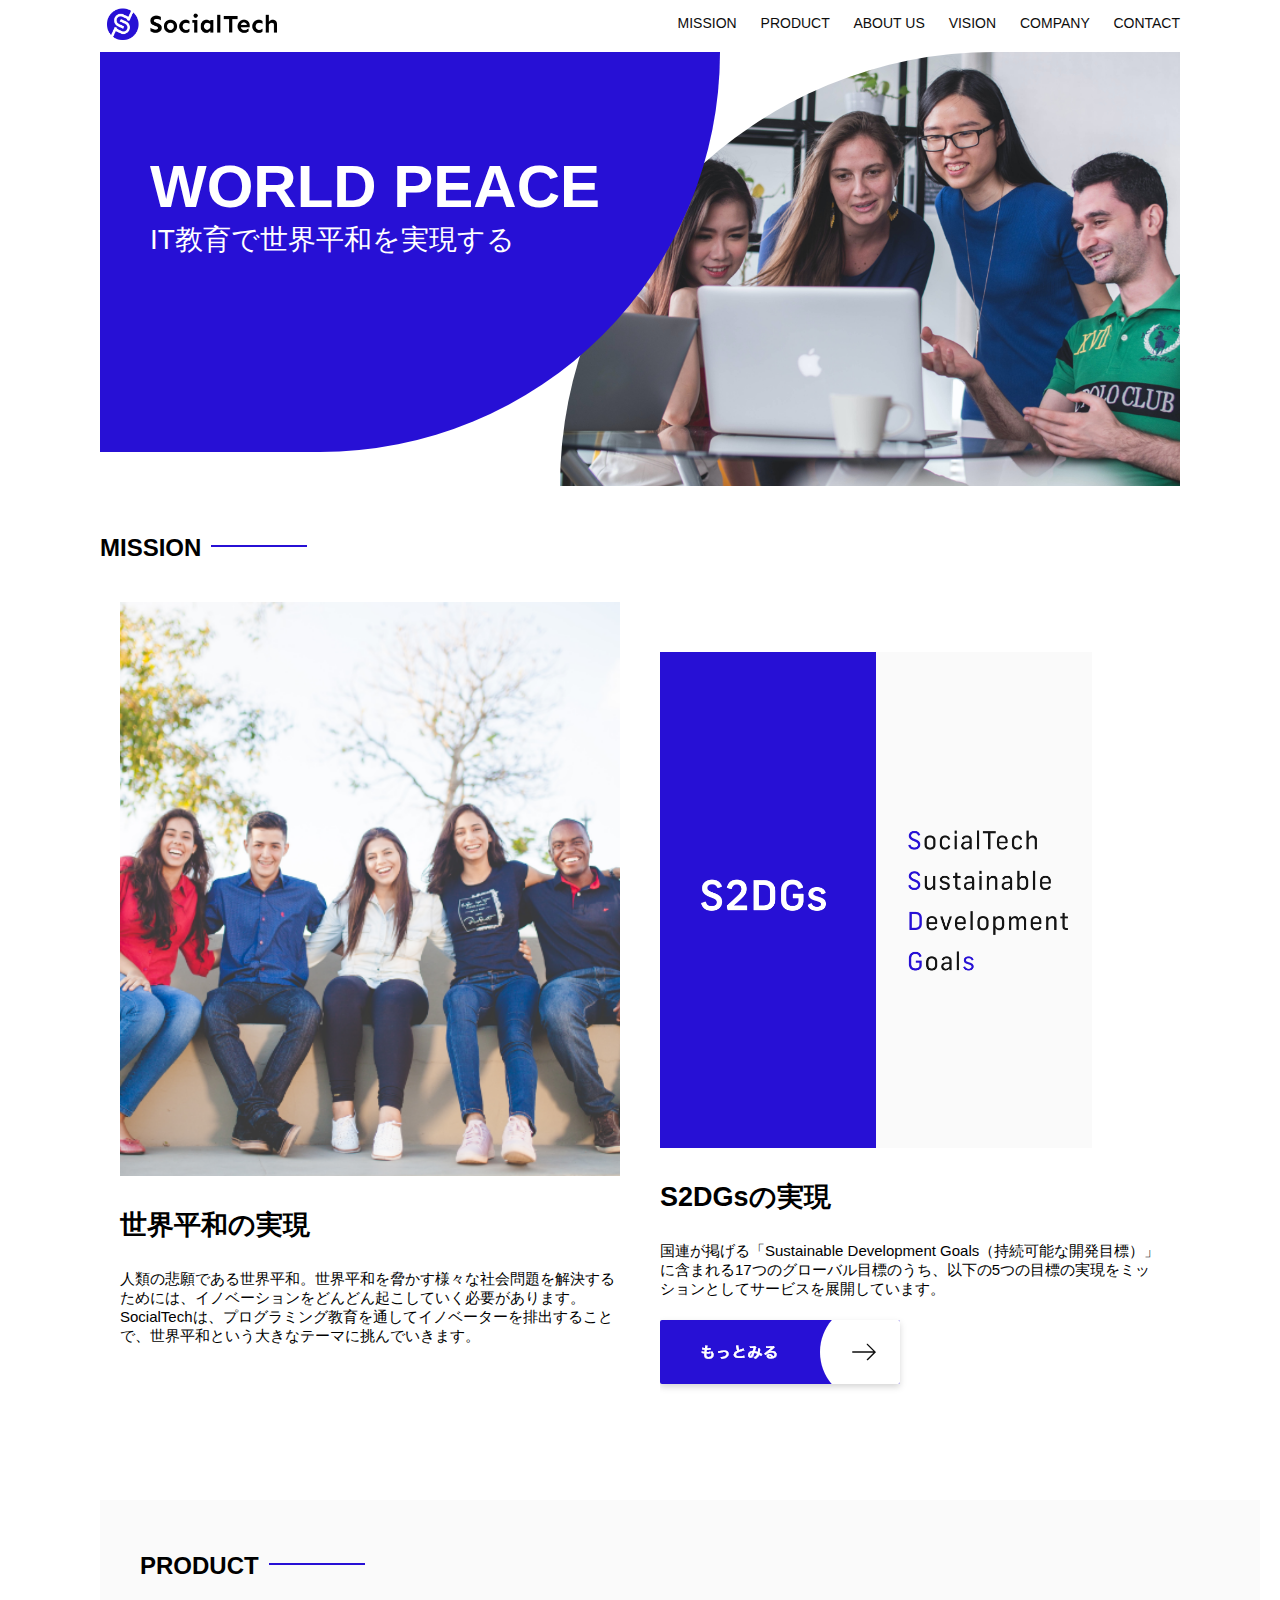
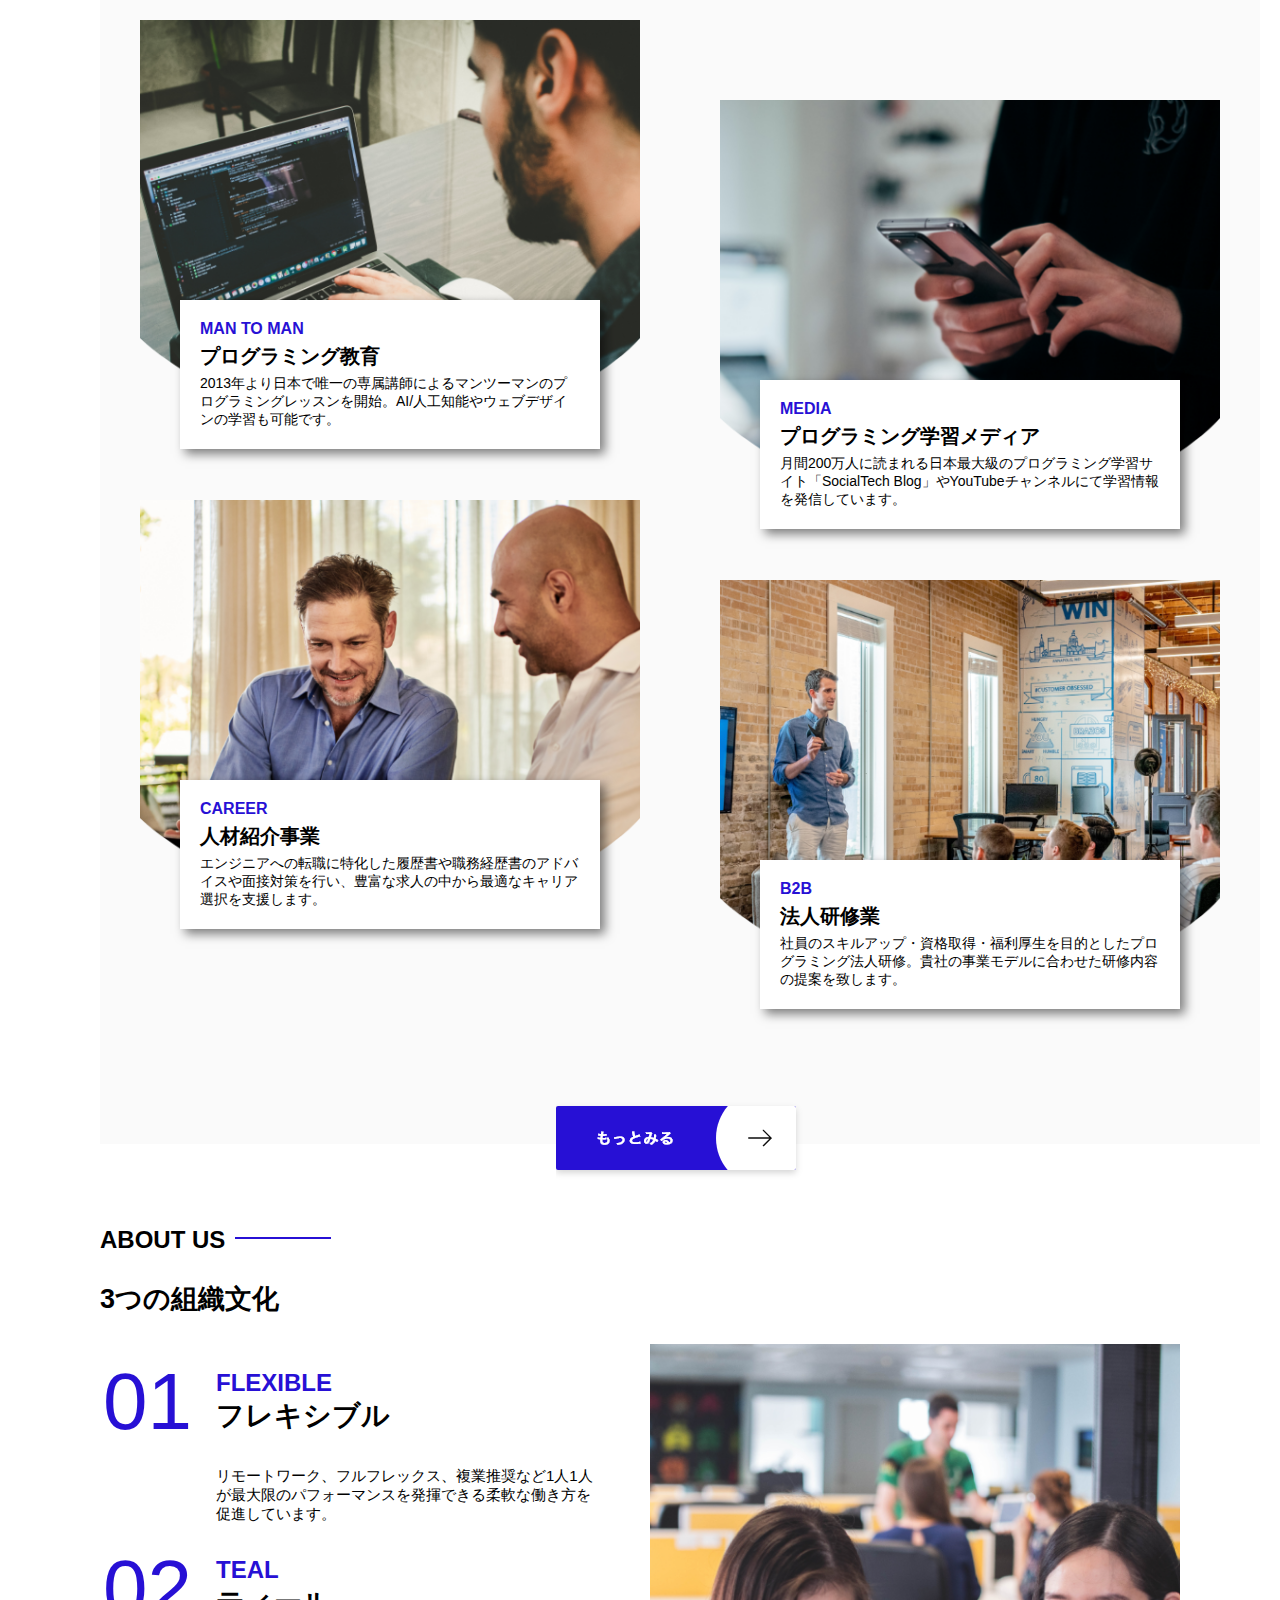
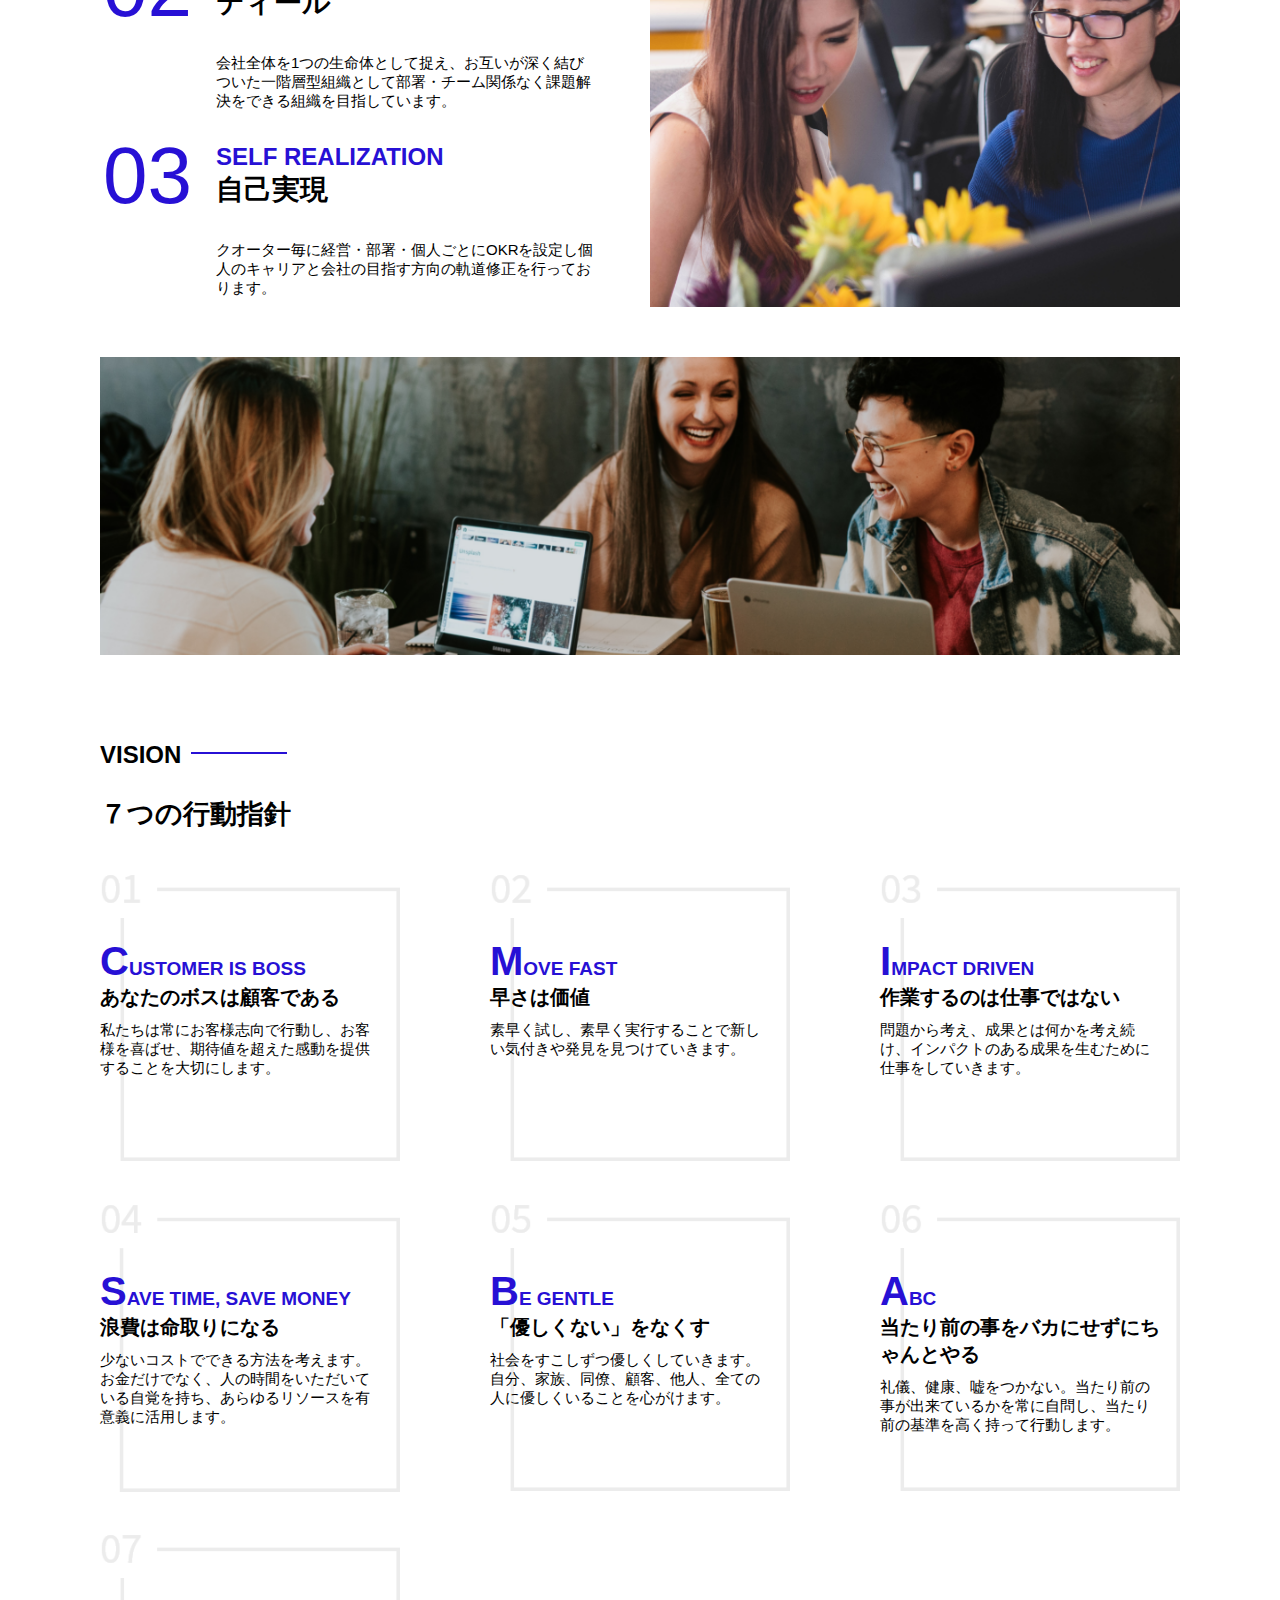
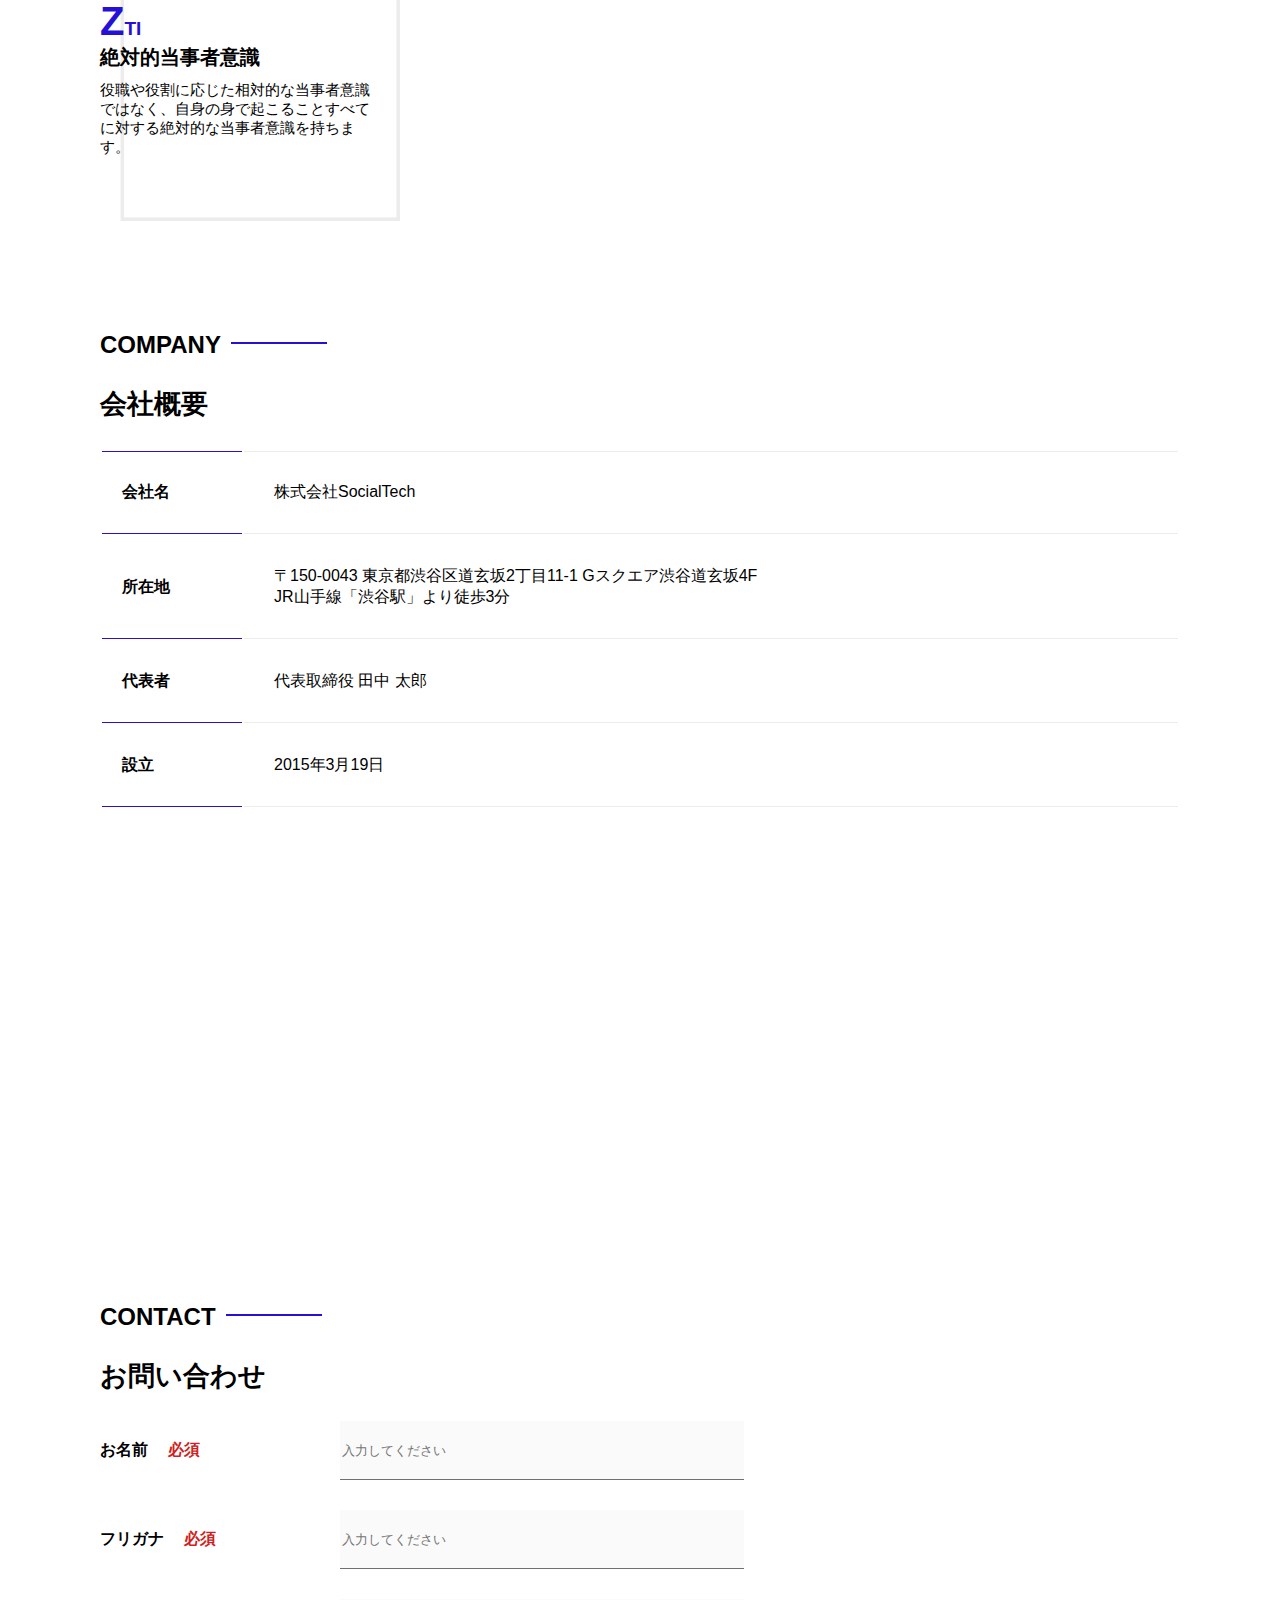
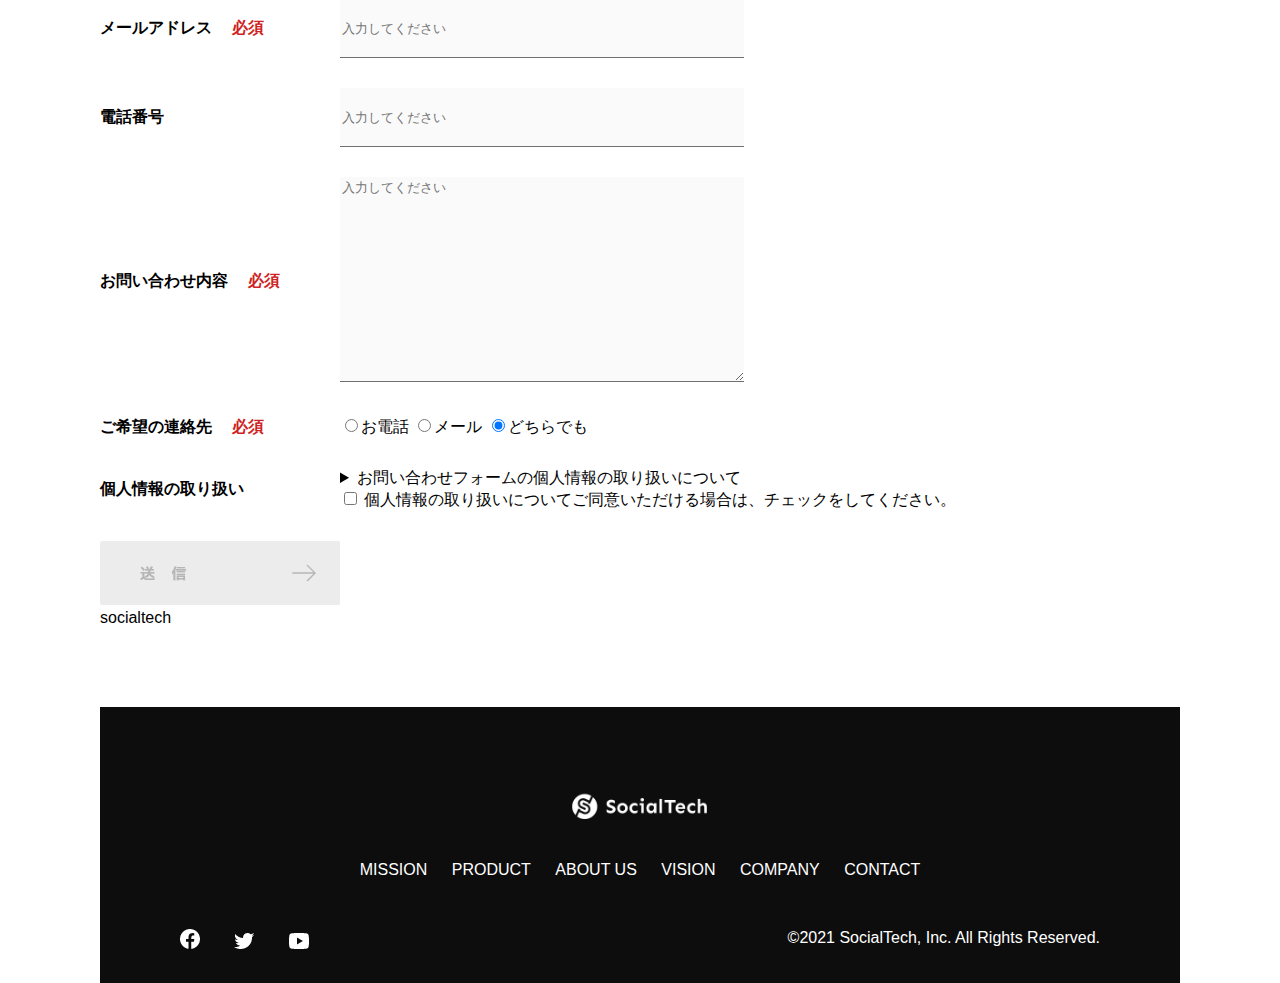
==== commit 239ee096: "a" ====
--- a/index.html
+++ b/index.html
@@ -378,7 +378,7 @@
           </div>
           <input type="image" src="images/button-submit.png" alt="送信する">
         </form>
-      </section>
+   socialtech   </section>
     </article>
     <footer>
       <div id="footer-logo">
